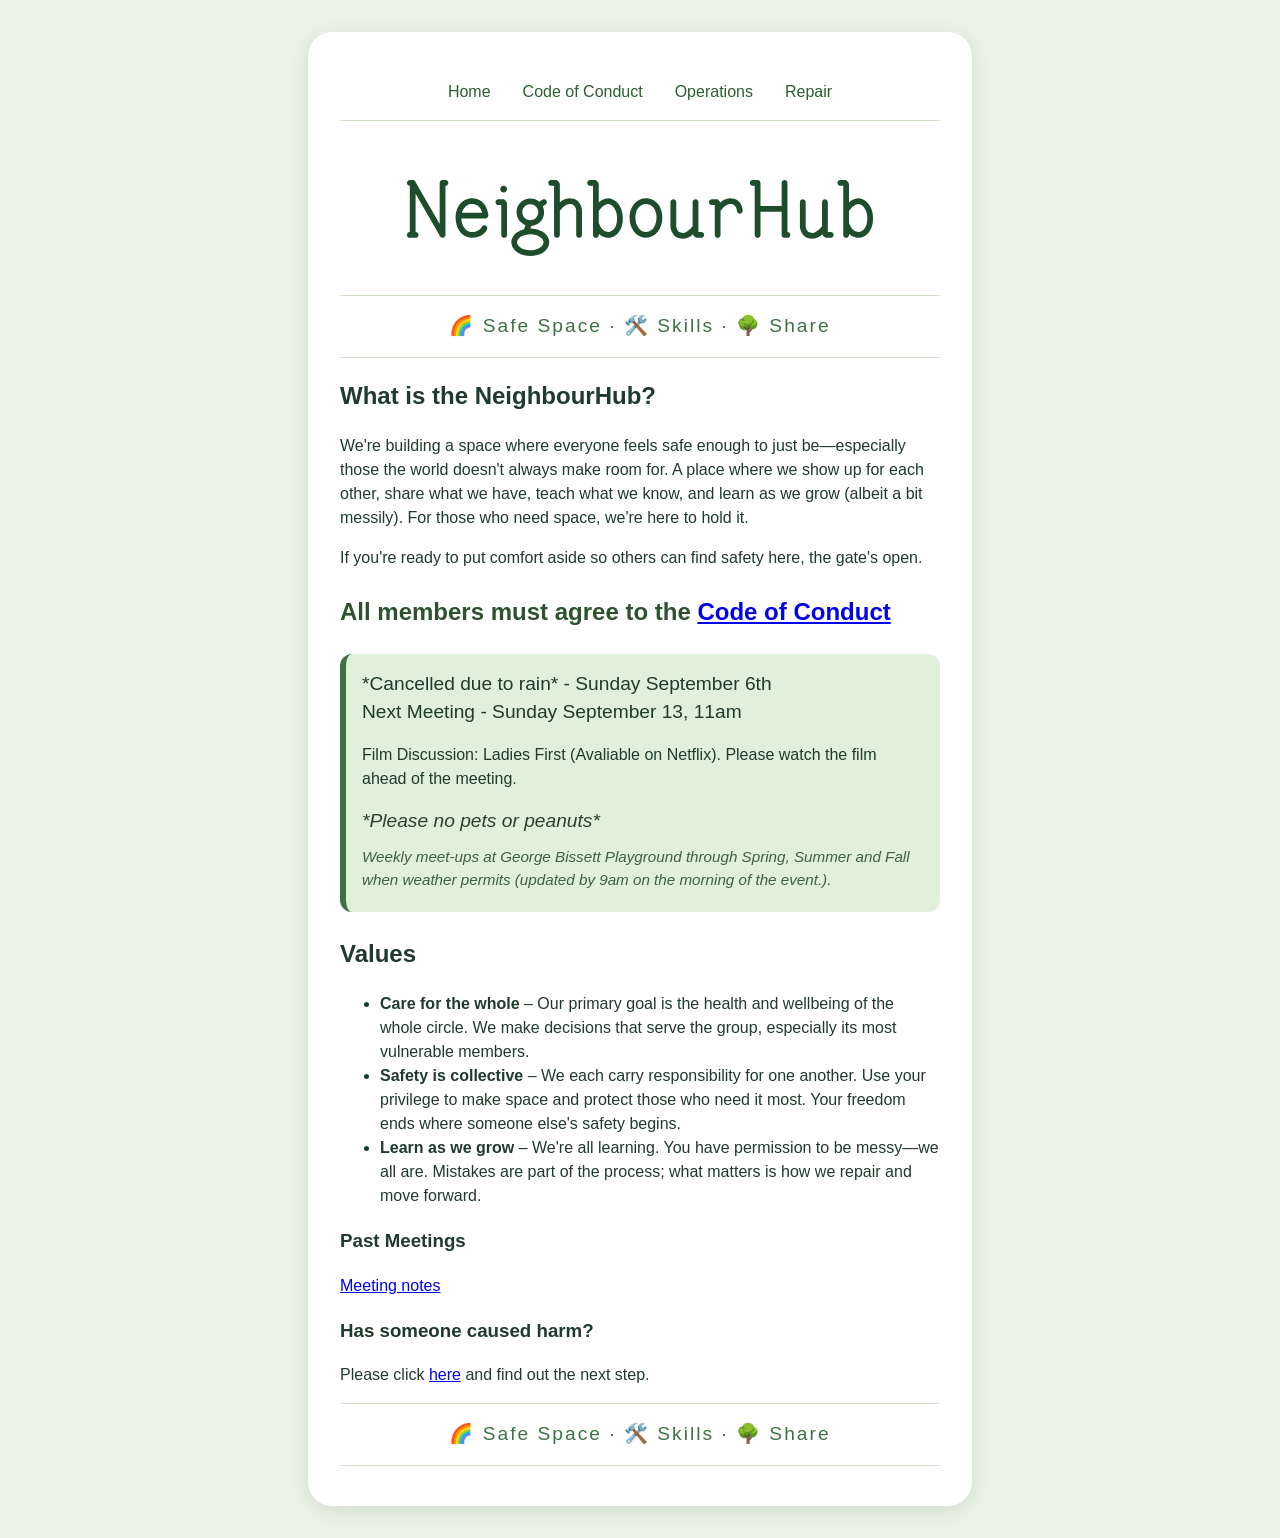
==== index.html @ e002d942 "update" ====
<!DOCTYPE html>
<html lang="en">
<head>
    <meta charset="UTF-8">
    <meta name="viewport" content="width=device-width, initial-scale=1.0">
    <title>NeighbourHub</title>
    <link rel="icon" href="data:image/svg+xml,<svg xmlns='http://www.w3.org/2000/svg' viewBox='0 0 100 100'><text y='.9em' font-size='90'>🌱</text></svg>">
    <link rel="stylesheet" href="style.css">
</head>
<body>

    <div class="container">

    <!-- NAV BAR -->
        <ul class="nav">
            <li><a href="index.html">Home</a></li>
            <li><a href="code-of-conduct.html">Code of Conduct</a></li>
            <li><a href="operations.html">Operations</a></li>
            <li><a href="repair.html">Repair</a></li>
        </ul>
    
        <div class="title">
            <img src="art/title.svg" alt="NeighbourHub" class="logo">
        </div>
  
        <div class="values">
            🌈 Safe Space  ·  🛠️ Skills  ·  🌳 Share
        </div>

        <h2>What is the NeighbourHub?</h2>
 
        <p>We're building a space where everyone feels safe enough to just be—especially those the world doesn't always make room for. A place where we show up for each other, share what we have, teach what we know, and learn as we grow (albeit a bit messily). For those who need space, we're here to hold it.</p>

        <p>If you're ready to put comfort aside so others can find safety here, the gate's open.</p>

        <h2 class="links-heading">All members must agree to the <a href="code-of-conduct.html">Code of Conduct</a></h2>

        <div class="meeting-info">
                <p class="gathering">*Cancelled due to rain* - Sunday September 6th</p>
                <p class="gathering">Next Meeting - Sunday September 13, 11am</p>
                <p>Film Discussion: Ladies First (Avaliable on Netflix). Please watch the film ahead of the meeting.</p>
                <!-- <p>Bring some yummy food to share with your neighbours. Or don't bring food! It is up to you. No nuts please.</p> -->
                <!-- <p class="bold">Garbage supplies available for free from Alderney Library.</p> -->
                <p class="alert">*Please no pets or peanuts*</p>
                <p class="weekly-note">Weekly meet-ups at George Bissett Playground through Spring, Summer and Fall when weather permits (updated by 9am on the morning of the event.). </p>

        </div>


        <h2>Values</h2>

        <ul>
        <li><strong>Care for the whole</strong> – Our primary goal is the health and wellbeing of the whole circle. We make decisions that serve the group, especially its most vulnerable members.</li>
        <li><strong>Safety is collective</strong> – We each carry responsibility for one another. Use your privilege to make space and protect those who need it most. Your freedom ends where someone else's safety begins.</li>
        <li><strong>Learn as we grow</strong> – We're all learning. You have permission to be messy—we all are. Mistakes are part of the process; what matters is how we repair and move forward.</li>
        </ul>


        <h3>Past Meetings</h3>
        <p><a href="meetings.html">Meeting notes</a></p>
       

        <h3>Has someone caused harm?</h3>
        <p>Please click <a href="repair.html">here</a> and find out the next step.</p>


       
 
        <div class="values">
            🌈 Safe Space  ·  🛠️ Skills  ·  🌳 Share
        </div>
    </div>
</body>
</html>
---- style.css ----
body {
    margin: 0;
    padding: 2rem;
    font-family: -apple-system, BlinkMacSystemFont, 'Segoe UI', Roboto, sans-serif;
    background: #e9f3e6;
    color: #1f3b2c;
    line-height: 1.5;
    min-height: 100vh;
    display: flex;
    justify-content: center;
}

.container {
    max-width: 600px;
    width: 100%;
    background: white;
    padding: 2rem;
    border-radius: 24px;
    box-shadow: 0 4px 20px rgba(0,0,0,0.1);
}

.title {
    text-align: center;
    margin: 0 0 0.5rem 0;
    padding-top: 0.25rem;
}

.logo {
    width: 80%;
    max-width: 600px;  /* or whatever max size looks good */
    height: auto;
    display: block;
    margin: 2rem auto;
}

.meeting-info {
    background: #e1f0da;
    padding: 1rem;
    border-radius: 12px;
    margin: 1.5rem 0;
    border-left: 6px solid #3e7244;
}

.weekly-note {
    font-size: 0.95rem;
    color: #2d532e;
    margin: 0 0 0.3rem 0;
    font-style: italic;
    opacity: 0.9;
}
.alert {
    font-size: 1.2rem;
    color: #192e1a;
    margin: 10px 0px;
    font-style: italic;
    opacity: 0.9;
}

.gathering {
    font-size: 1.2rem;
    margin: 0;
    font-weight: 500;
}

.links-heading {
    font-size: 1.5rem;
    margin: 1.5rem 0 1rem 0;
    color: #2d532e;
}

.links-list {
    list-style: none;
    padding: 0;
    margin: 0;
}

.links-list li {
    margin-bottom: 0.75rem;
    padding: 0.5rem 0.75rem;
    background: #f9fbf7;
    border-radius: 8px;
    border: 1px solid #d0e0cb;
    transition: background 0.1s ease;
}

.links-list li:hover {
    background: #eaf2e5;
}

.links-list a {
    text-decoration: none;
    color: #1f3b2c;
    font-size: 1.1rem;
    display: block;
}

.links-list a:hover {
    color: #2b6e3b;
}

@media (max-width: 500px) {
    body { padding: 1rem; }
    .container { padding: 1.5rem; }
    .title { font-size: 2.4rem; }
}

.subtitle {
    font-size: 1.3rem;
    color: #3e7244;
    margin: 0.25rem 0 1rem 0;
    font-style: italic;
    font-weight: 400;
}

/* Values above title */
.values {
    text-align: center;
    color: #3e7244;
    font-size: 1.2rem;
    letter-spacing: 2px;
    margin-bottom: 0.5rem;
    font-weight: 400;
    border-top: 1px solid #d0e0cb;
    border-bottom: 1px solid #d0e0cb;
    padding-top: 1rem;
    padding-bottom: 1rem;
}

/* NAV BAR */

.nav {
    list-style: none;
    display: flex;
    justify-content: center;
    gap: 2rem;
    padding: 1rem 0;
    margin: 0 0 1rem 0;
    background: #ffffff;
    border-bottom: 1px solid #d0e0cb;
    border-radius: 12px 12px 0 0; /* matches container's top corners */
}

.nav li {
    /* no extra styles needed, flex handles it */
}

.nav a {
    text-decoration: none;
    color: #2c5e2e;
    font-weight: 500;
}


/* TO DO LISTS */
.todo-list {
    list-style: none;
    padding: 0;
    margin: 1rem 0;
}

.todo-list li {
    display: flex;
    align-items: center;
    gap: 0.75rem;
    margin-bottom: 0.75rem;
    padding: 0.25rem 0;
}

.checkbox {
    display: inline-block;
    width: 20px;
    height: 20px;
    border: 2px solid #3e7244;
    border-radius: 4px;
    background: white;
    flex-shrink: 0;
    position: relative;
}

.checkbox.checked::after {
    content: "✓";
    position: absolute;
    top: 50%;
    left: 50%;
    transform: translate(-50%, -50%);
    color: #3e7244;
    font-size: 14px;
    font-weight: bold;
}

.bold {
    font-weight: 700;
}
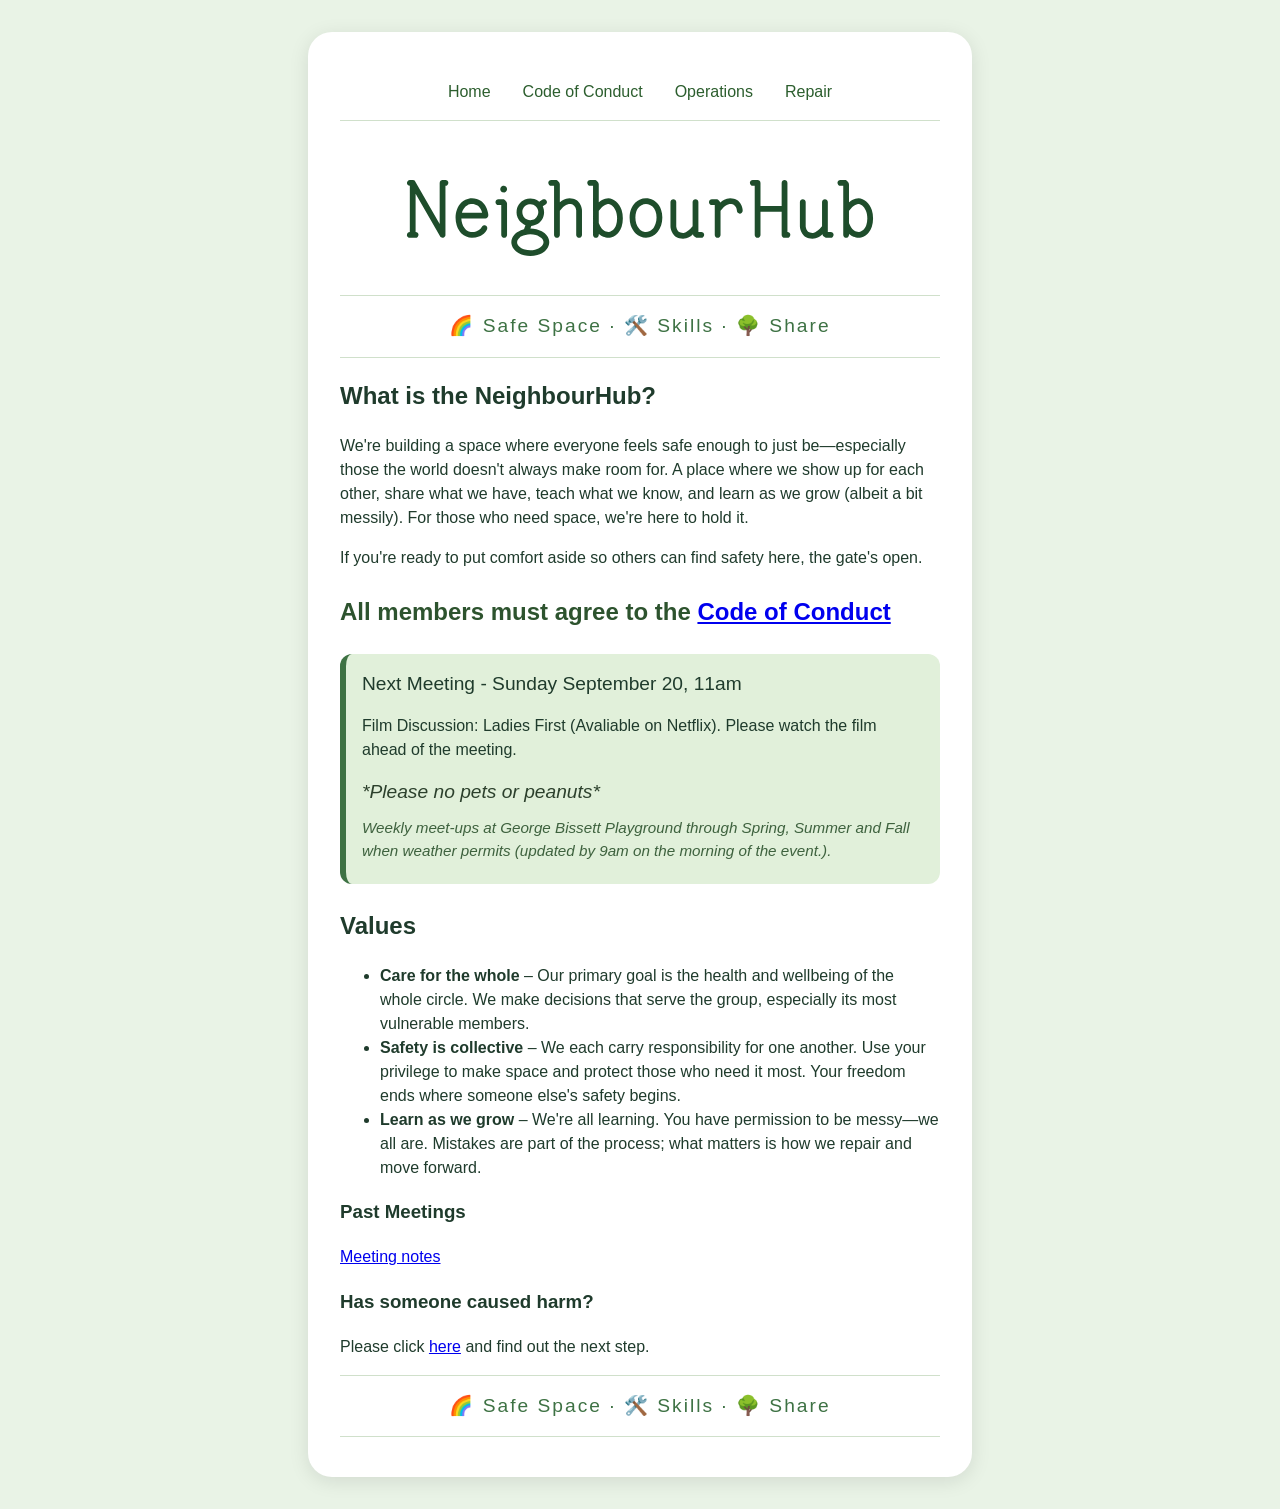
==== commit 4b579184: "update" ====
--- a/index.html
+++ b/index.html
@@ -36,8 +36,8 @@
         <h2 class="links-heading">All members must agree to the <a href="code-of-conduct.html">Code of Conduct</a></h2>
 
         <div class="meeting-info">
-                <p class="gathering">*Cancelled due to rain* - Sunday September 6th</p>
-                <p class="gathering">Next Meeting - Sunday September 13, 11am</p>
+                <!-- <p class="gathering">*Cancelled due to rain* - Sunday September 6th</p> -->
+                <p class="gathering">Next Meeting - Sunday September 20, 11am</p>
                 <p>Film Discussion: Ladies First (Avaliable on Netflix). Please watch the film ahead of the meeting.</p>
                 <!-- <p>Bring some yummy food to share with your neighbours. Or don't bring food! It is up to you. No nuts please.</p> -->
                 <!-- <p class="bold">Garbage supplies available for free from Alderney Library.</p> -->
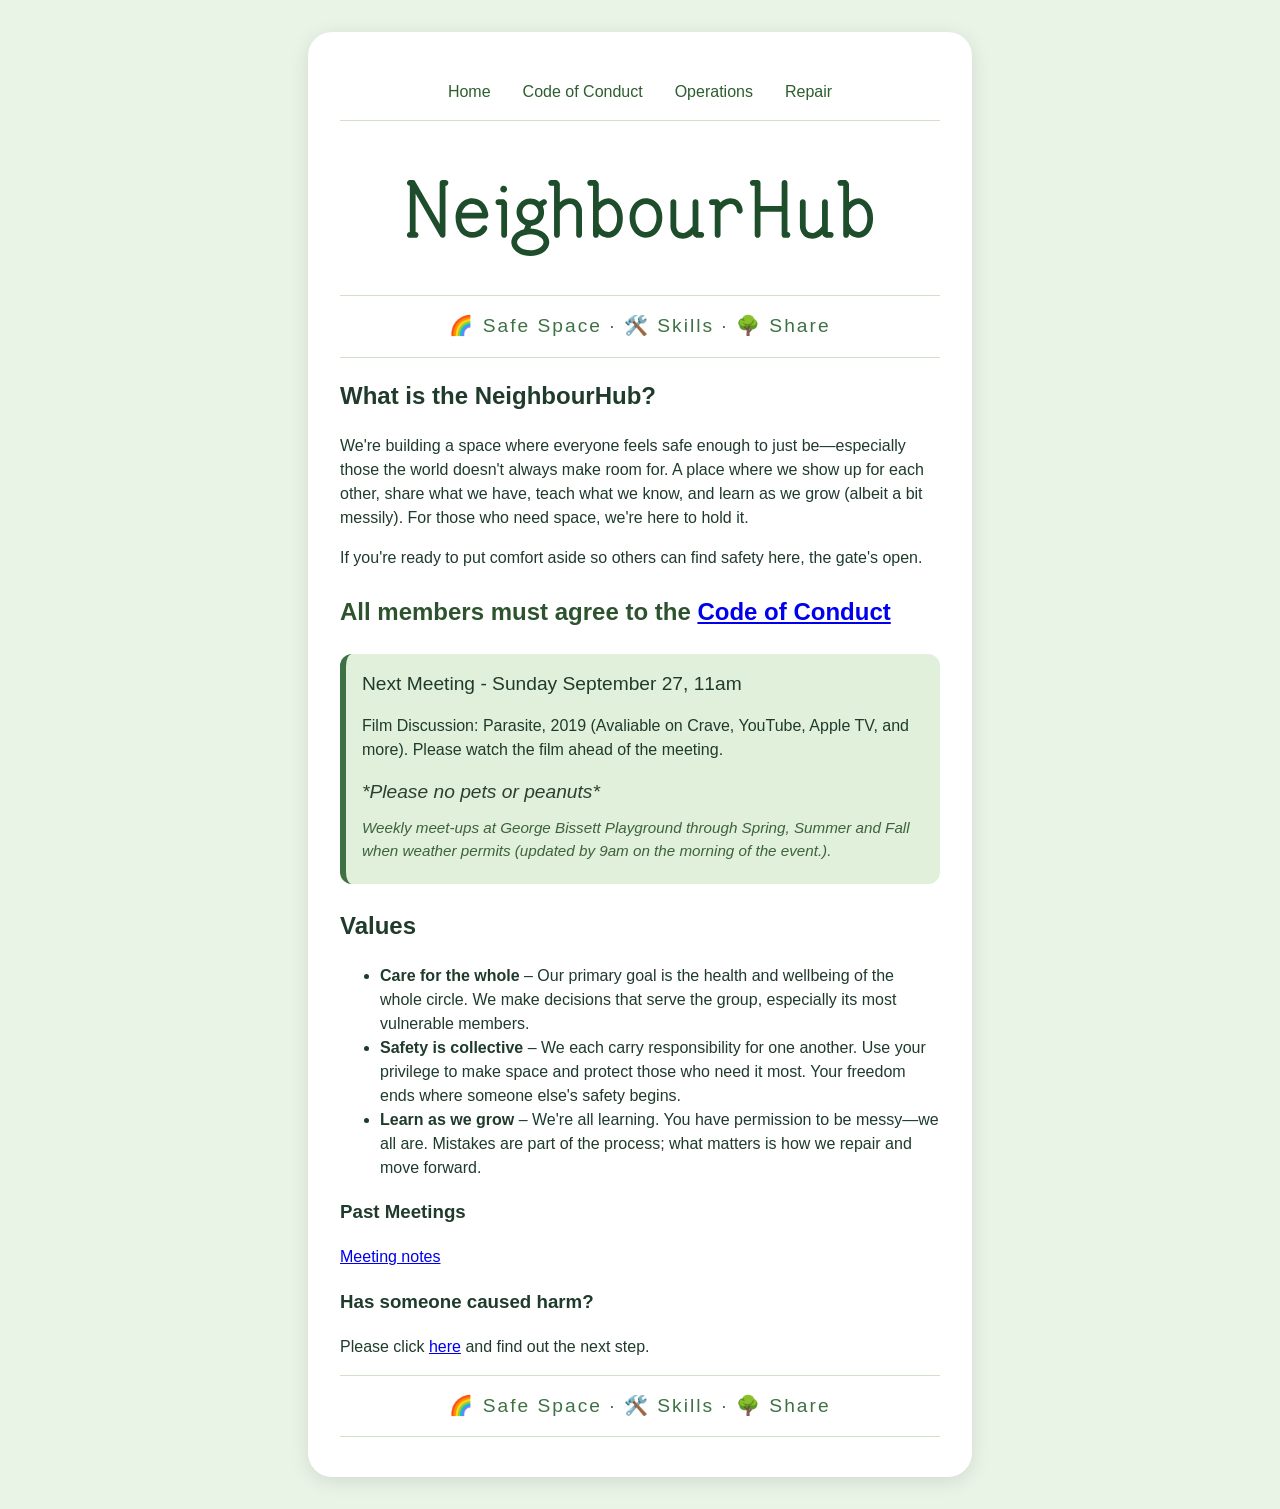
==== commit 86ba3bdc: "update" ====
--- a/index.html
+++ b/index.html
@@ -37,8 +37,8 @@
 
         <div class="meeting-info">
                 <!-- <p class="gathering">*Cancelled due to rain* - Sunday September 6th</p> -->
-                <p class="gathering">Next Meeting - Sunday September 20, 11am</p>
-                <p>Film Discussion: Ladies First (Avaliable on Netflix). Please watch the film ahead of the meeting.</p>
+                <p class="gathering">Next Meeting - Sunday September 27, 11am</p>
+                <p>Film Discussion: Parasite, 2019 (Avaliable on Crave, YouTube, Apple TV, and more). Please watch the film ahead of the meeting.</p>
                 <!-- <p>Bring some yummy food to share with your neighbours. Or don't bring food! It is up to you. No nuts please.</p> -->
                 <!-- <p class="bold">Garbage supplies available for free from Alderney Library.</p> -->
                 <p class="alert">*Please no pets or peanuts*</p>
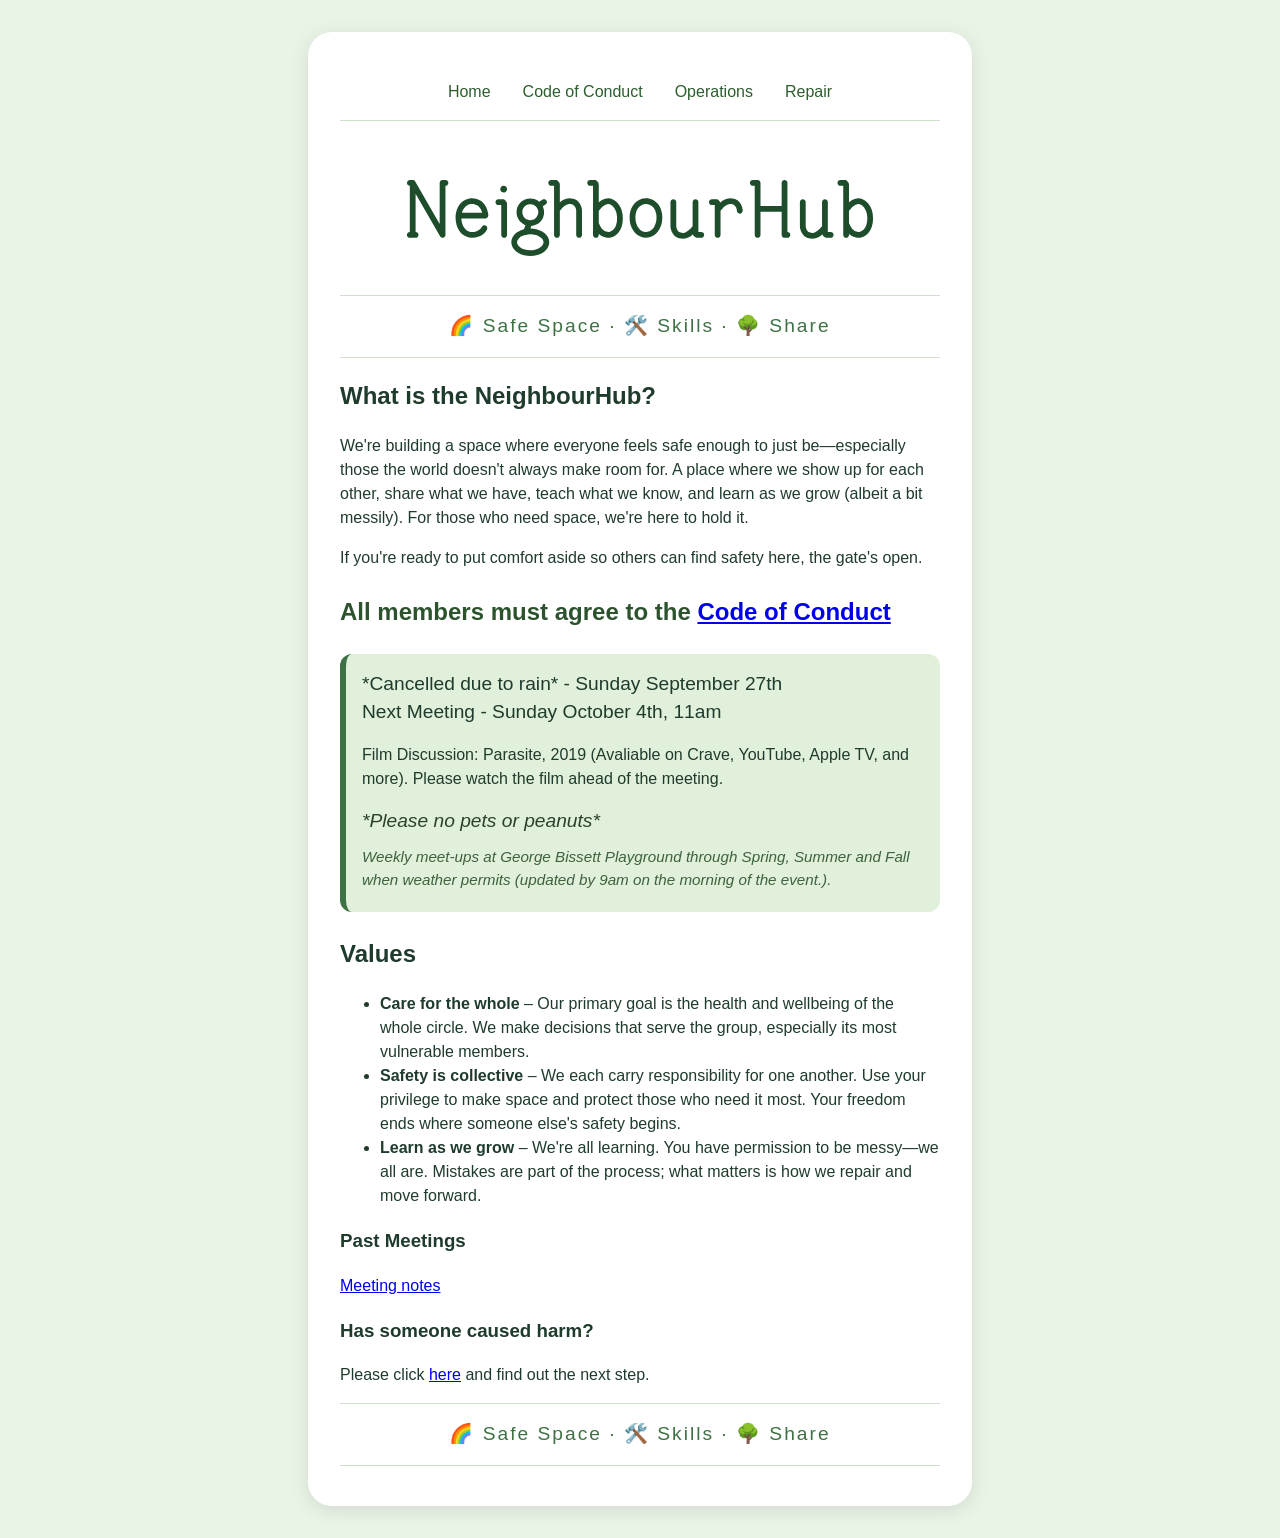
==== commit ad60da3b: "update" ====
--- a/index.html
+++ b/index.html
@@ -36,8 +36,8 @@
         <h2 class="links-heading">All members must agree to the <a href="code-of-conduct.html">Code of Conduct</a></h2>
 
         <div class="meeting-info">
-                <!-- <p class="gathering">*Cancelled due to rain* - Sunday September 6th</p> -->
-                <p class="gathering">Next Meeting - Sunday September 27, 11am</p>
+                <p class="gathering">*Cancelled due to rain* - Sunday September 27th</p>
+                <p class="gathering">Next Meeting - Sunday October 4th, 11am</p>
                 <p>Film Discussion: Parasite, 2019 (Avaliable on Crave, YouTube, Apple TV, and more). Please watch the film ahead of the meeting.</p>
                 <!-- <p>Bring some yummy food to share with your neighbours. Or don't bring food! It is up to you. No nuts please.</p> -->
                 <!-- <p class="bold">Garbage supplies available for free from Alderney Library.</p> -->
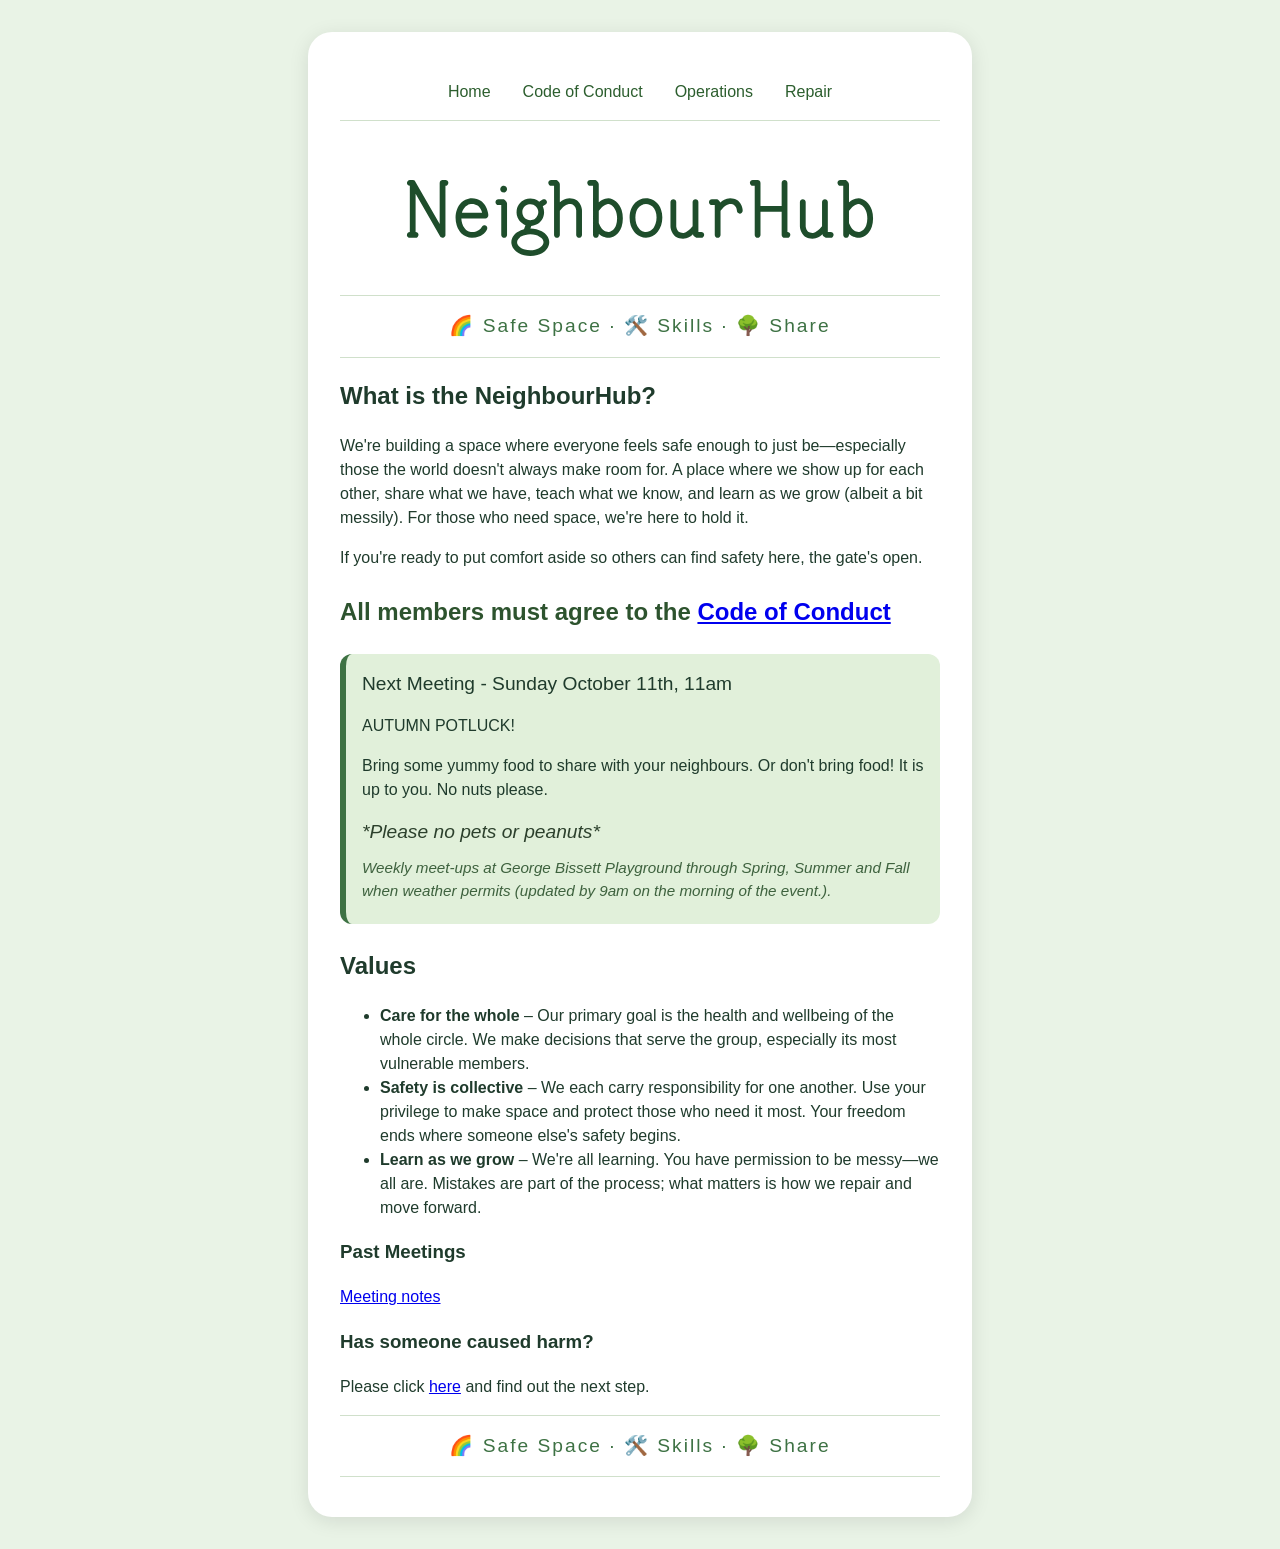
==== commit 09c5bbd0: "update" ====
--- a/index.html
+++ b/index.html
@@ -36,10 +36,10 @@
         <h2 class="links-heading">All members must agree to the <a href="code-of-conduct.html">Code of Conduct</a></h2>
 
         <div class="meeting-info">
-                <p class="gathering">*Cancelled due to rain* - Sunday September 27th</p>
-                <p class="gathering">Next Meeting - Sunday October 4th, 11am</p>
-                <p>Film Discussion: Parasite, 2019 (Avaliable on Crave, YouTube, Apple TV, and more). Please watch the film ahead of the meeting.</p>
-                <!-- <p>Bring some yummy food to share with your neighbours. Or don't bring food! It is up to you. No nuts please.</p> -->
+                <!-- <p class="gathering">*Cancelled due to rain* - Sunday September 27th</p> -->
+                <p class="gathering">Next Meeting - Sunday October 11th, 11am</p>
+                <p>AUTUMN POTLUCK!</p>
+                <p>Bring some yummy food to share with your neighbours. Or don't bring food! It is up to you. No nuts please.</p>
                 <!-- <p class="bold">Garbage supplies available for free from Alderney Library.</p> -->
                 <p class="alert">*Please no pets or peanuts*</p>
                 <p class="weekly-note">Weekly meet-ups at George Bissett Playground through Spring, Summer and Fall when weather permits (updated by 9am on the morning of the event.). </p>
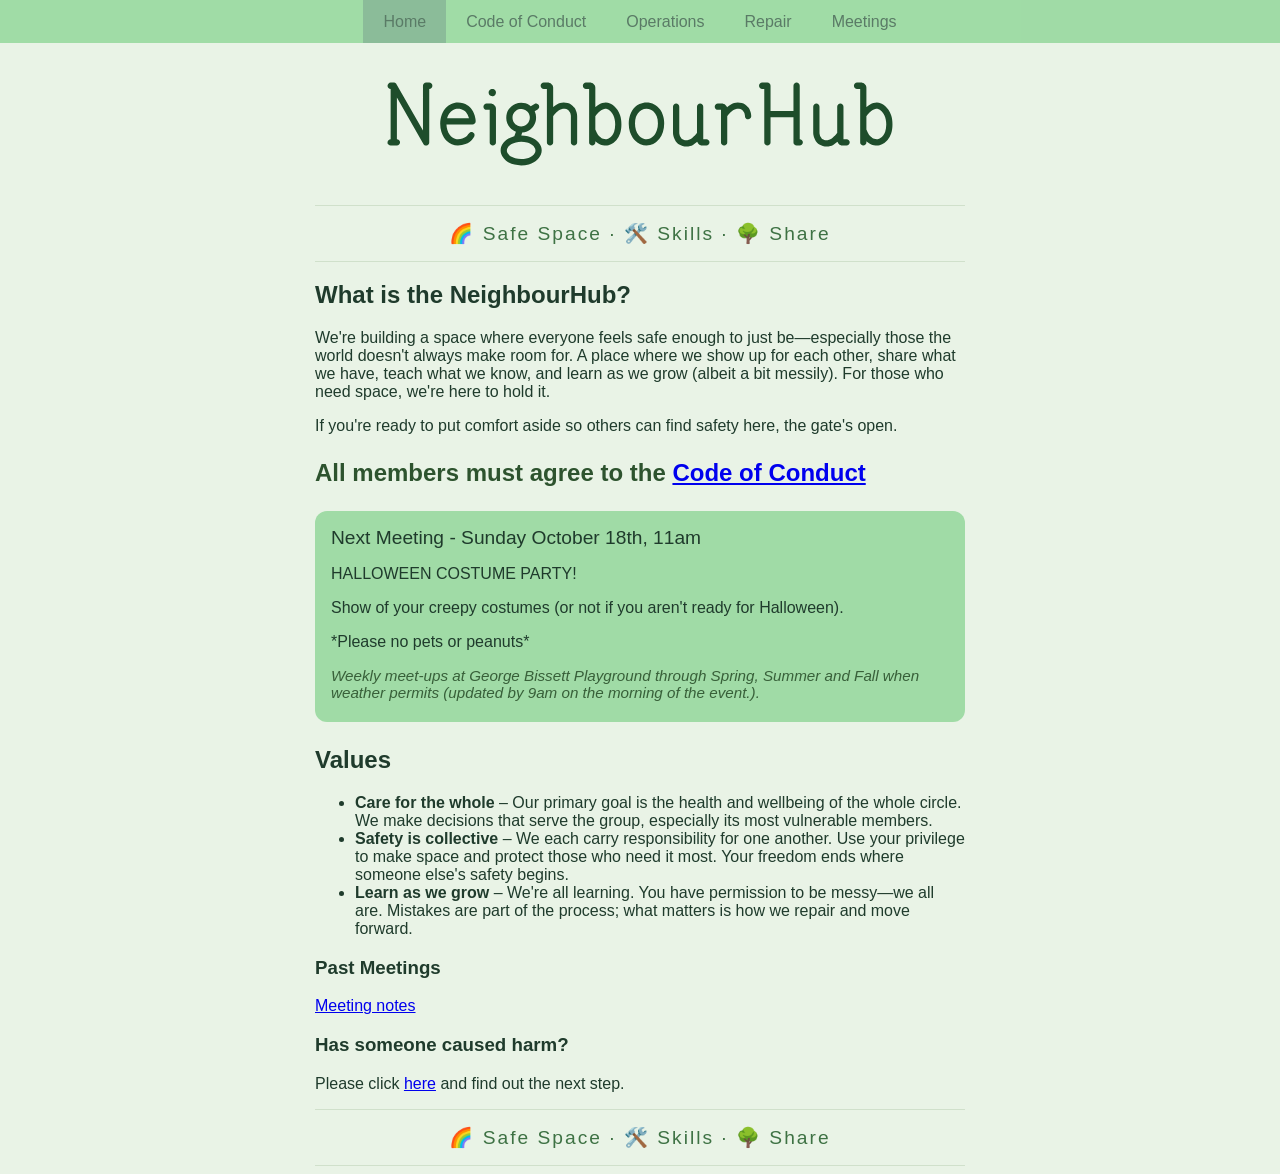
==== commit f3fd43e2: "hambuger nav" ====
--- a/index.html
+++ b/index.html
@@ -6,19 +6,32 @@
     <title>NeighbourHub</title>
     <link rel="icon" href="data:image/svg+xml,<svg xmlns='http://www.w3.org/2000/svg' viewBox='0 0 100 100'><text y='.9em' font-size='90'>🌱</text></svg>">
     <link rel="stylesheet" href="style.css">
+    <script src="script.js" defer></script>
+    <link rel="preconnect" href="https://fonts.googleapis.com">
+    <link rel="preconnect" href="https://fonts.gstatic.com" crossorigin>
+    <link href="https://fonts.googleapis.com/css2?family=Questrial&display=swap" rel="stylesheet">
 </head>
 <body>
+    <a href="#main-content" class="skip-link">Skip to main content</a>
+    <header>
+        <button class="menu-toggle" aria-label="Menu" aria-expanded="false" aria-haspopup="true">
+            <span></span>
+            <span></span>
+            <span></span>
+        </button>
+        <nav>
+            <ul>
+                <li><a href="index.html" class="active" aria-current="page">Home</a></li>
+                <li><a href="code-of-conduct.html">Code of Conduct</a></li>
+                <li><a href="operations.html">Operations</a></li>
+                <li><a href="repair.html">Repair</a></li>
+                <li><a href="meetings.html">Meetings</a></li>
+            </ul>
+        </nav>
+    </header>
 
-    <div class="container">
+    <main>
 
-    <!-- NAV BAR -->
-        <ul class="nav">
-            <li><a href="index.html">Home</a></li>
-            <li><a href="code-of-conduct.html">Code of Conduct</a></li>
-            <li><a href="operations.html">Operations</a></li>
-            <li><a href="repair.html">Repair</a></li>
-        </ul>
-    
         <div class="title">
             <img src="art/title.svg" alt="NeighbourHub" class="logo">
         </div>
@@ -37,9 +50,9 @@
 
         <div class="meeting-info">
                 <!-- <p class="gathering">*Cancelled due to rain* - Sunday September 27th</p> -->
-                <p class="gathering">Next Meeting - Sunday October 11th, 11am</p>
-                <p>AUTUMN POTLUCK!</p>
-                <p>Bring some yummy food to share with your neighbours. Or don't bring food! It is up to you. No nuts please.</p>
+                <p class="gathering">Next Meeting - Sunday October 18th, 11am</p>
+                <p>HALLOWEEN COSTUME PARTY!</p>
+                <p>Show of your creepy costumes (or not if you aren't ready for Halloween).</p>
                 <!-- <p class="bold">Garbage supplies available for free from Alderney Library.</p> -->
                 <p class="alert">*Please no pets or peanuts*</p>
                 <p class="weekly-note">Weekly meet-ups at George Bissett Playground through Spring, Summer and Fall when weather permits (updated by 9am on the morning of the event.). </p>
@@ -69,6 +82,6 @@
         <div class="values">
             🌈 Safe Space  ·  🛠️ Skills  ·  🌳 Share
         </div>
-    </div>
+    </main>
 </body>
 </html>
--- a/style.css
+++ b/style.css
@@ -1,115 +1,115 @@
 body {
     margin: 0;
-    padding: 2rem;
     font-family: -apple-system, BlinkMacSystemFont, 'Segoe UI', Roboto, sans-serif;
     background: #e9f3e6;
     color: #1f3b2c;
-    line-height: 1.5;
-    min-height: 100vh;
-    display: flex;
-    justify-content: center;
-}
-
-.container {
-    max-width: 600px;
+}
+
+header {
+  position: sticky;
+  top: 0;
+  background-color: rgba(156, 219, 163, 0.95);
+  z-index: 100;
+}
+
+/* NAV BAR */
+
+nav {
+  max-width: 1000px;
+  margin: 0 auto;
+}
+
+nav ul {
+  list-style: none;
+  padding: 0;
+  margin: 0;
+  display: flex;
+  justify-content: center;
+}
+
+nav a {
+  padding: 12.5px 20px;
+  text-decoration: none;
+  color: #5a7b66;
+  display: block;
+}
+
+nav a:hover {
+  background-color: rgba(90, 114, 123, 0.2);
+}
+
+nav a.active {
+  background-color: rgba(90, 114, 123, 0.3);
+}
+
+
+/* Hamburger */
+.menu-toggle {
+  display: none;
+  background: none;
+  border: none;
+  cursor: pointer;
+  padding: 10px;
+}
+
+.menu-toggle span {
+  display: block;
+  width: 25px;
+  height: 3px;
+  background-color: #5a7b66;
+  margin: 4px 0;
+}
+
+@media (max-width: 650px) {
+  .menu-toggle {
+    display: block;
     width: 100%;
-    background: white;
-    padding: 2rem;
-    border-radius: 24px;
-    box-shadow: 0 4px 20px rgba(0,0,0,0.1);
-}
-
-.title {
-    text-align: center;
-    margin: 0 0 0.5rem 0;
-    padding-top: 0.25rem;
-}
-
-.logo {
-    width: 80%;
-    max-width: 600px;  /* or whatever max size looks good */
-    height: auto;
-    display: block;
-    margin: 2rem auto;
-}
-
-.meeting-info {
-    background: #e1f0da;
-    padding: 1rem;
-    border-radius: 12px;
-    margin: 1.5rem 0;
-    border-left: 6px solid #3e7244;
-}
-
-.weekly-note {
-    font-size: 0.95rem;
-    color: #2d532e;
-    margin: 0 0 0.3rem 0;
-    font-style: italic;
-    opacity: 0.9;
-}
-.alert {
-    font-size: 1.2rem;
-    color: #192e1a;
-    margin: 10px 0px;
-    font-style: italic;
-    opacity: 0.9;
-}
-
-.gathering {
-    font-size: 1.2rem;
-    margin: 0;
-    font-weight: 500;
-}
-
-.links-heading {
-    font-size: 1.5rem;
-    margin: 1.5rem 0 1rem 0;
-    color: #2d532e;
-}
-
-.links-list {
-    list-style: none;
-    padding: 0;
-    margin: 0;
-}
-
-.links-list li {
-    margin-bottom: 0.75rem;
-    padding: 0.5rem 0.75rem;
-    background: #f9fbf7;
-    border-radius: 8px;
-    border: 1px solid #d0e0cb;
-    transition: background 0.1s ease;
-}
-
-.links-list li:hover {
-    background: #eaf2e5;
-}
-
-.links-list a {
-    text-decoration: none;
-    color: #1f3b2c;
-    font-size: 1.1rem;
-    display: block;
-}
-
-.links-list a:hover {
-    color: #2b6e3b;
-}
-
-@media (max-width: 500px) {
-    body { padding: 1rem; }
-    .container { padding: 1.5rem; }
-    .title { font-size: 2.4rem; }
-}
-
-.subtitle {
-    font-size: 1.3rem;
-    color: #3e7244;
-    margin: 0.25rem 0 1rem 0;
-    font-style: italic;
-    font-weight: 400;
+  }
+  nav ul {
+    display: none;
+  }
+  nav.open ul {
+  display: flex;
+  flex-direction: column;
+  position: absolute;
+  top: 100%;
+  left: 0;
+  width: 100%;
+  background-color: rgba(156, 219, 163, 0.95);
+  padding: 10px 0;
+  }
+  nav.open a {
+  text-align: center;
+  }
+}
+
+.skip-link {
+  position: absolute;
+  left: -9999px;
+  top: 0;
+}
+
+.skip-link:focus {
+  left: 8px;
+  top: 8px;
+  padding: 8px 12px;
+  background: #000;
+  color: #fff;
+  z-index: 1000;
+}
+
+
+
+
+
+
+
+/* MAIN */
+
+main {
+  max-width: 650px;
+  margin: 0 auto;
+  padding: 0 1rem; /* breathing room on small screens */
 }
 
 /* Values above title */
@@ -126,29 +126,95 @@
     padding-bottom: 1rem;
 }
 
-/* NAV BAR */
-
-.nav {
+/* .title {
+    text-align: center;
+    margin: 0 0 0.5rem 0;
+    padding-top: 0.25rem;
+} */
+
+.logo {
+    width: 80%;
+    max-width: 600px;  /* or whatever max size looks good */
+    height: auto;
+    display: block;
+    margin: 2rem auto;
+}
+
+.meeting-info {
+    background: rgba(156, 219, 163, 0.95);
+    padding: 1rem;
+    border-radius: 12px;
+    margin: 1.5rem 0;
+    /* border-left: 6px solid rgb(62, 114, 68); */
+}
+
+.weekly-note {
+    font-size: 0.95rem;
+    color: #2d532e;
+    margin: 0 0 0.3rem 0;
+    font-style: italic;
+    opacity: 0.9;
+}
+
+/* .alert {
+    font-size: 1.2rem;
+    color: #192e1a;
+    margin: 10px 0px;
+    font-style: italic;
+    opacity: 0.9;
+} */
+
+.gathering {
+    font-size: 1.2rem;
+    margin: 0;
+    font-weight: 500;
+}
+
+.links-heading {
+    font-size: 1.5rem;
+    margin: 1.5rem 0 1rem 0;
+    color: #2d532e;
+}
+
+.links-list {
     list-style: none;
-    display: flex;
-    justify-content: center;
-    gap: 2rem;
-    padding: 1rem 0;
-    margin: 0 0 1rem 0;
-    background: #ffffff;
-    border-bottom: 1px solid #d0e0cb;
-    border-radius: 12px 12px 0 0; /* matches container's top corners */
-}
-
-.nav li {
-    /* no extra styles needed, flex handles it */
-}
-
-.nav a {
+    padding: 0;
+    margin: 0;
+}
+
+.links-list li {
+    margin-bottom: 0.75rem;
+    padding: 0.5rem 0.75rem;
+    background: #f9fbf7;
+    border-radius: 8px;
+    border: 1px solid #d0e0cb;
+    transition: background 0.1s ease;
+}
+
+.links-list li:hover {
+    background: #eaf2e5;
+}
+
+.links-list a {
     text-decoration: none;
-    color: #2c5e2e;
-    font-weight: 500;
-}
+    color: #1f3b2c;
+    font-size: 1.1rem;
+    display: block;
+}
+
+.links-list a:hover {
+    color: #2b6e3b;
+}
+
+.subtitle {
+    font-size: 1.3rem;
+    color: #3e7244;
+    margin: 0.25rem 0 1rem 0;
+    font-style: italic;
+    font-weight: 400;
+}
+
+
 
 
 /* TO DO LISTS */
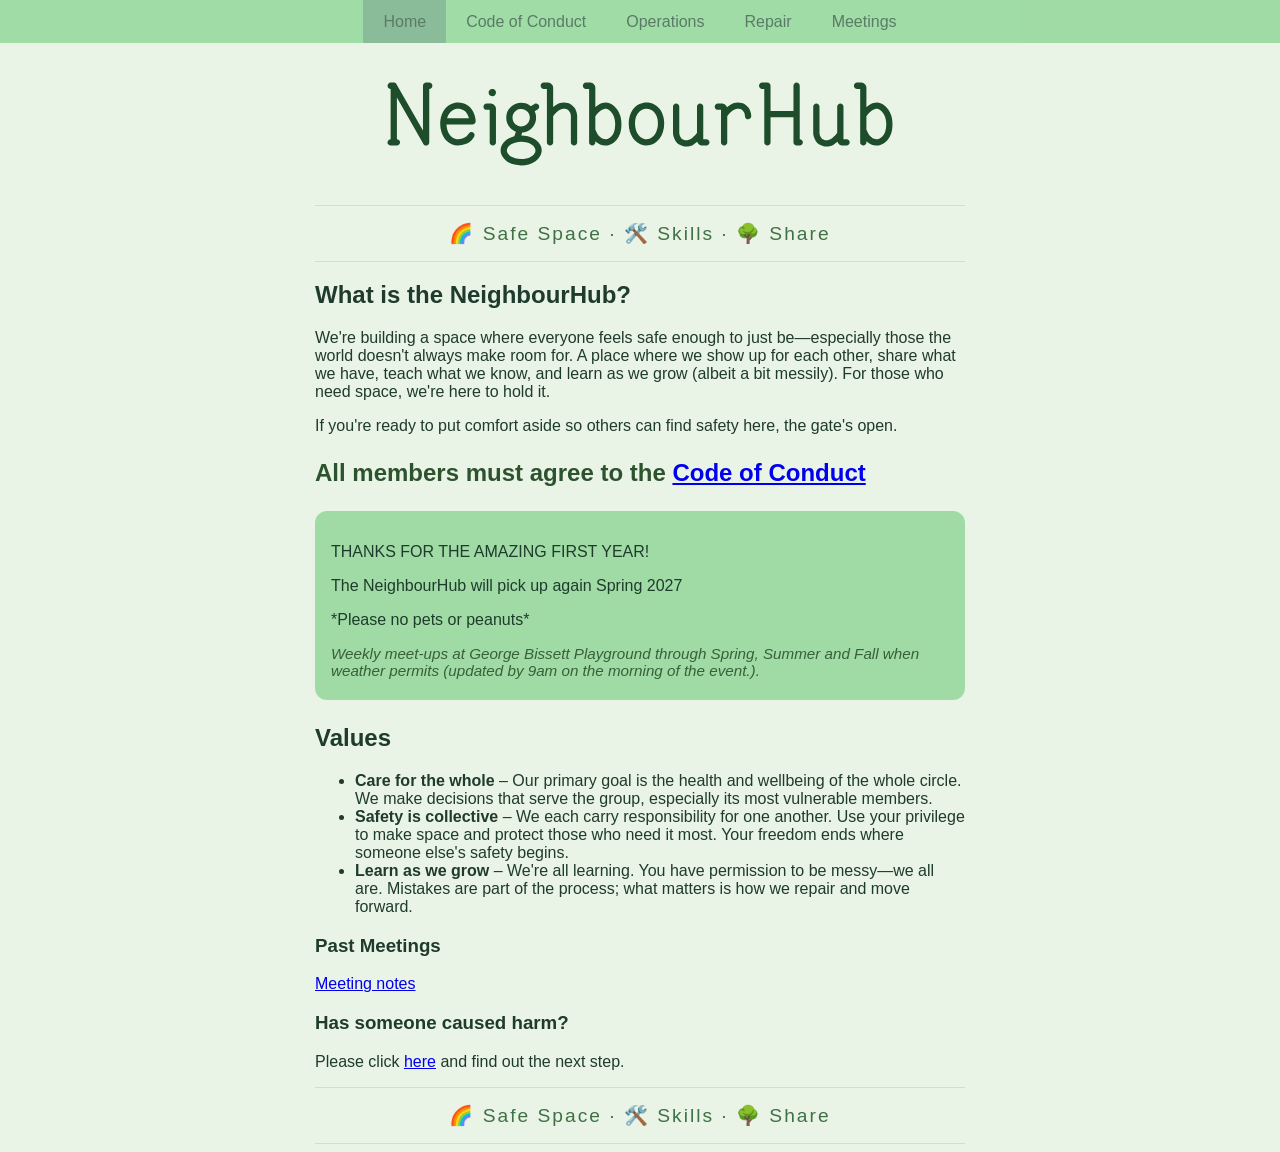
==== commit c11d44ed: "update date" ====
--- a/index.html
+++ b/index.html
@@ -50,9 +50,10 @@
 
         <div class="meeting-info">
                 <!-- <p class="gathering">*Cancelled due to rain* - Sunday September 27th</p> -->
-                <p class="gathering">Next Meeting - Sunday October 18th, 11am</p>
-                <p>HALLOWEEN COSTUME PARTY!</p>
-                <p>Show of your creepy costumes (or not if you aren't ready for Halloween).</p>
+                <p>THANKS FOR THE AMAZING FIRST YEAR!</p>
+                <!-- <p class="gathering">Next Meeting - Sunday October 18th, 11am</p> -->
+                <p>The NeighbourHub will pick up again Spring 2027</p>
+                <!-- <p>Show of your creepy costumes (or not if you aren't ready for Halloween).</p> -->
                 <!-- <p class="bold">Garbage supplies available for free from Alderney Library.</p> -->
                 <p class="alert">*Please no pets or peanuts*</p>
                 <p class="weekly-note">Weekly meet-ups at George Bissett Playground through Spring, Summer and Fall when weather permits (updated by 9am on the morning of the event.). </p>
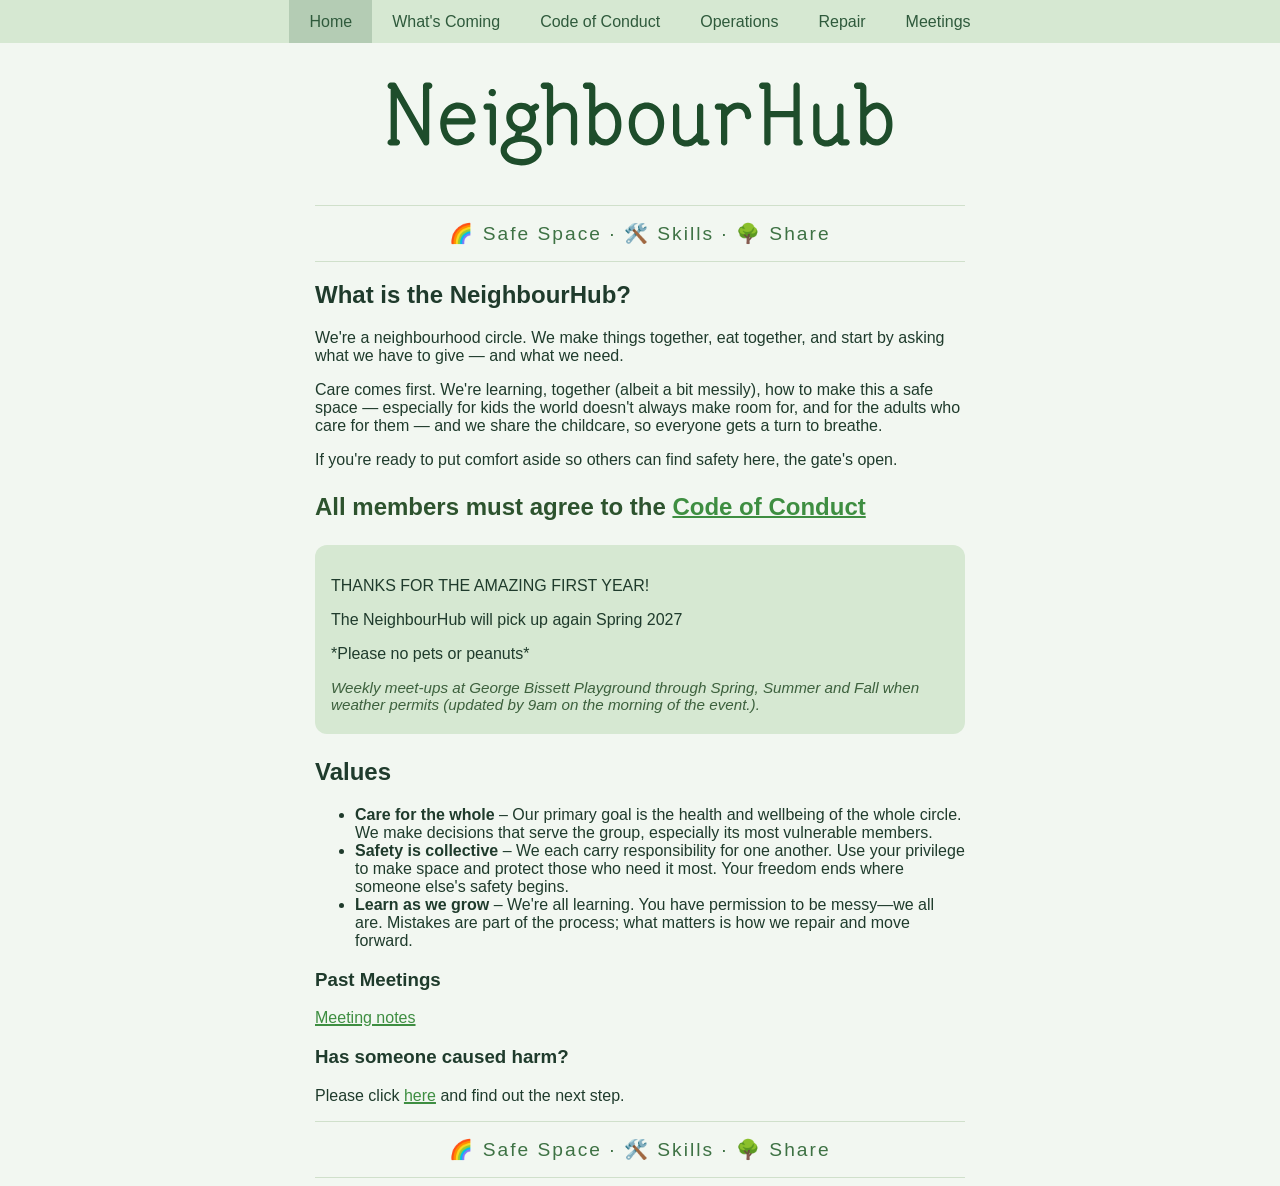
==== commit 5a0dfa33: "add new What's Coming page for next year schedule and updated the text across the site to align with" ====
--- a/index.html
+++ b/index.html
@@ -22,6 +22,7 @@
         <nav>
             <ul>
                 <li><a href="index.html" class="active" aria-current="page">Home</a></li>
+                <li><a href="future.html">What's Coming</a></li>
                 <li><a href="code-of-conduct.html">Code of Conduct</a></li>
                 <li><a href="operations.html">Operations</a></li>
                 <li><a href="repair.html">Repair</a></li>
@@ -42,8 +43,9 @@
 
         <h2>What is the NeighbourHub?</h2>
  
-        <p>We're building a space where everyone feels safe enough to just be—especially those the world doesn't always make room for. A place where we show up for each other, share what we have, teach what we know, and learn as we grow (albeit a bit messily). For those who need space, we're here to hold it.</p>
+        <p>We're a neighbourhood circle. We make things together, eat together, and start by asking what we have to give — and what we need.</p>
 
+        <p>Care comes first. We're learning, together (albeit a bit messily), how to make this a safe space — especially for kids the world doesn't always make room for, and for the adults who care for them — and we share the childcare, so everyone gets a turn to breathe. </p>
         <p>If you're ready to put comfort aside so others can find safety here, the gate's open.</p>
 
         <h2 class="links-heading">All members must agree to the <a href="code-of-conduct.html">Code of Conduct</a></h2>
--- a/style.css
+++ b/style.css
@@ -1,15 +1,29 @@
 body {
     margin: 0;
     font-family: -apple-system, BlinkMacSystemFont, 'Segoe UI', Roboto, sans-serif;
-    background: #e9f3e6;
+    background: #f2f7f1;
     color: #1f3b2c;
 }
 
 header {
   position: sticky;
   top: 0;
-  background-color: rgba(156, 219, 163, 0.95);
+  background-color: #d6e8d2;
   z-index: 100;
+}
+
+a {
+    color: #3e8e41;
+    text-decoration: underline;
+    text-decoration-thickness: 2px;
+}
+
+a:visited {
+    color: #3e8e41;
+}
+
+a:hover {
+    color: #143616;
 }
 
 /* NAV BAR */
@@ -30,16 +44,22 @@
 nav a {
   padding: 12.5px 20px;
   text-decoration: none;
-  color: #5a7b66;
+  color: #2f5a3c; 
   display: block;
 }
 
 nav a:hover {
-  background-color: rgba(90, 114, 123, 0.2);
+  background-color: rgba(47, 90, 60, 0.12);
 }
 
 nav a.active {
-  background-color: rgba(90, 114, 123, 0.3);
+  background-color: rgba(47, 90, 60, 0.20);
+}
+
+nav a:focus-visible,
+.values a:focus-visible {
+    outline: 2px solid #2f5a3c;
+    outline-offset: 2px;
 }
 
 
@@ -56,7 +76,7 @@
   display: block;
   width: 25px;
   height: 3px;
-  background-color: #5a7b66;
+  background-color: #2f5a3c;
   margin: 4px 0;
 }
 
@@ -75,7 +95,7 @@
   top: 100%;
   left: 0;
   width: 100%;
-  background-color: rgba(156, 219, 163, 0.95);
+  background-color: #d6e8d2;
   padding: 10px 0;
   }
   nav.open a {
@@ -87,6 +107,8 @@
   position: absolute;
   left: -9999px;
   top: 0;
+  background: #000;
+    color: #fff;
 }
 
 .skip-link:focus {
@@ -126,6 +148,16 @@
     padding-bottom: 1rem;
 }
 
+.values a {
+    color: inherit;
+    text-decoration: none;
+}
+
+.values a:hover,
+.values a:focus {
+    text-decoration: underline;
+}
+
 /* .title {
     text-align: center;
     margin: 0 0 0.5rem 0;
@@ -141,7 +173,7 @@
 }
 
 .meeting-info {
-    background: rgba(156, 219, 163, 0.95);
+    background: #d6e8d2;
     padding: 1rem;
     border-radius: 12px;
     margin: 1.5rem 0;
